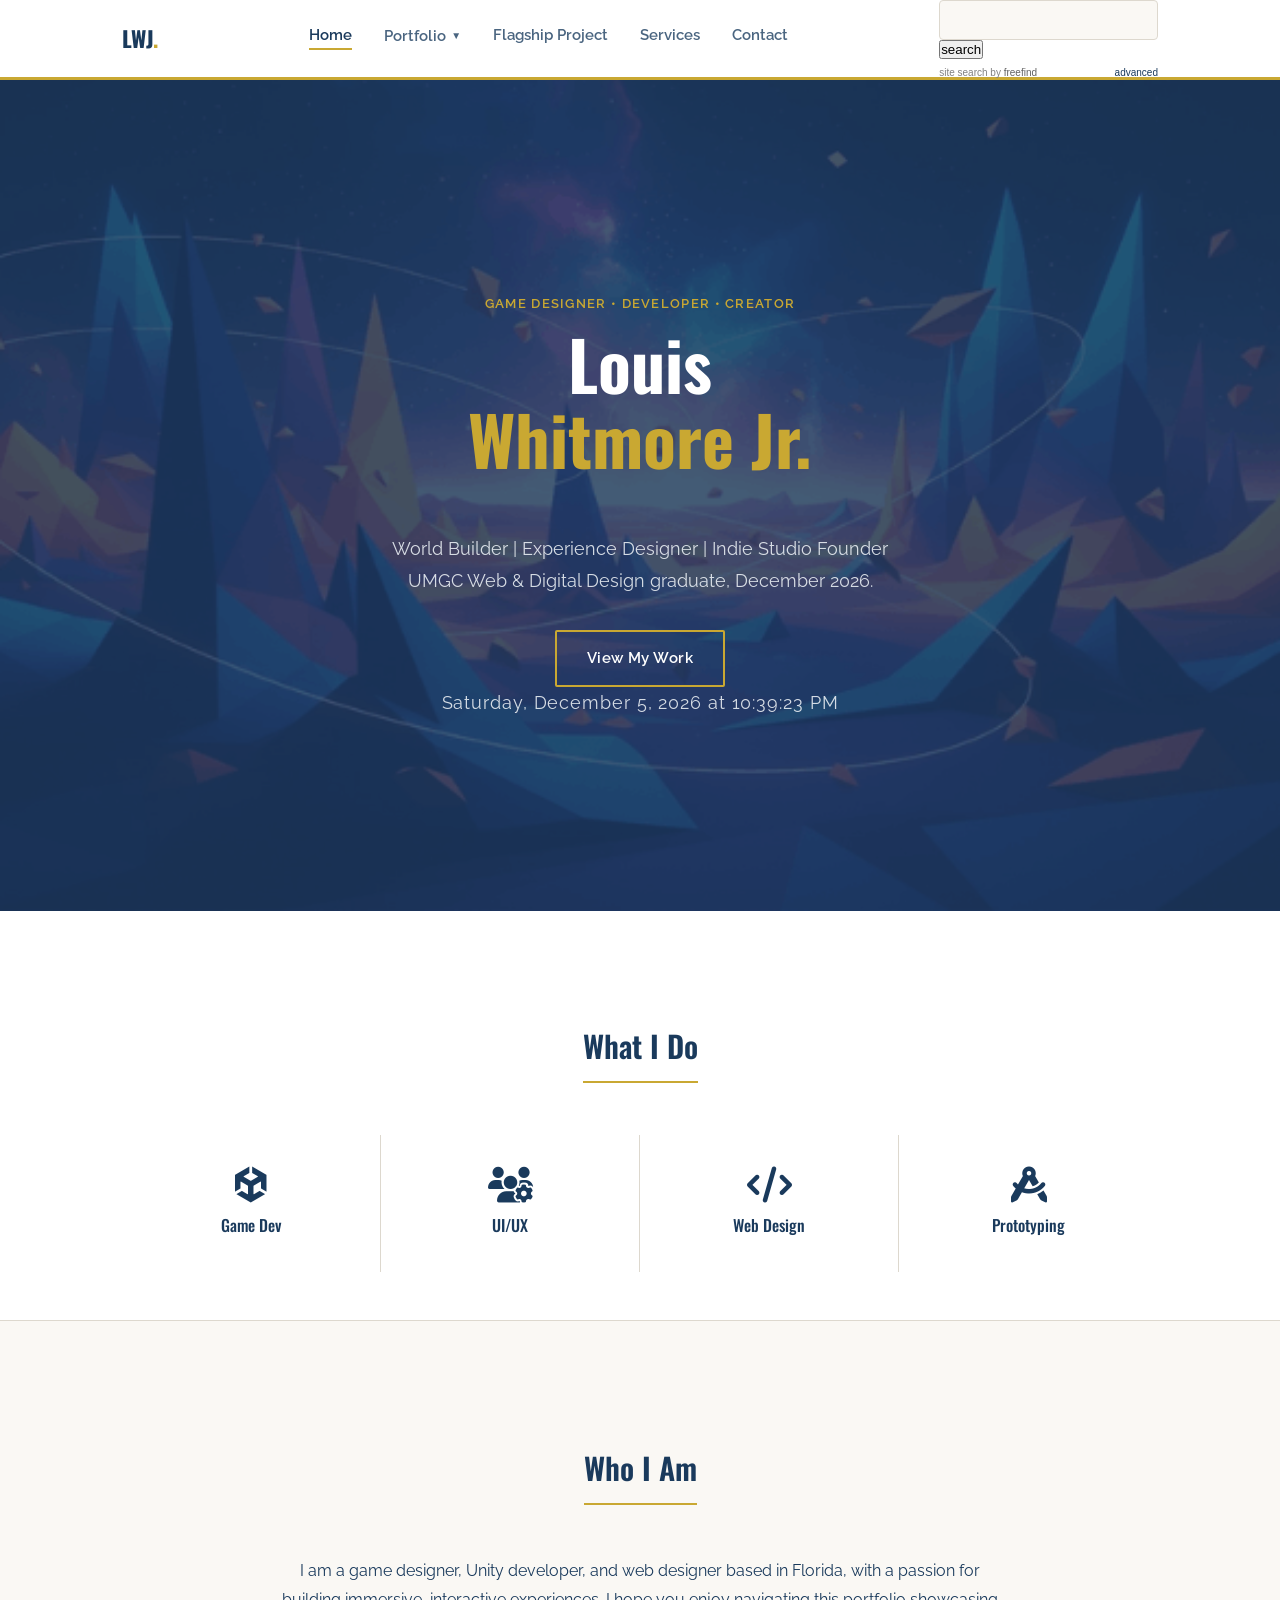
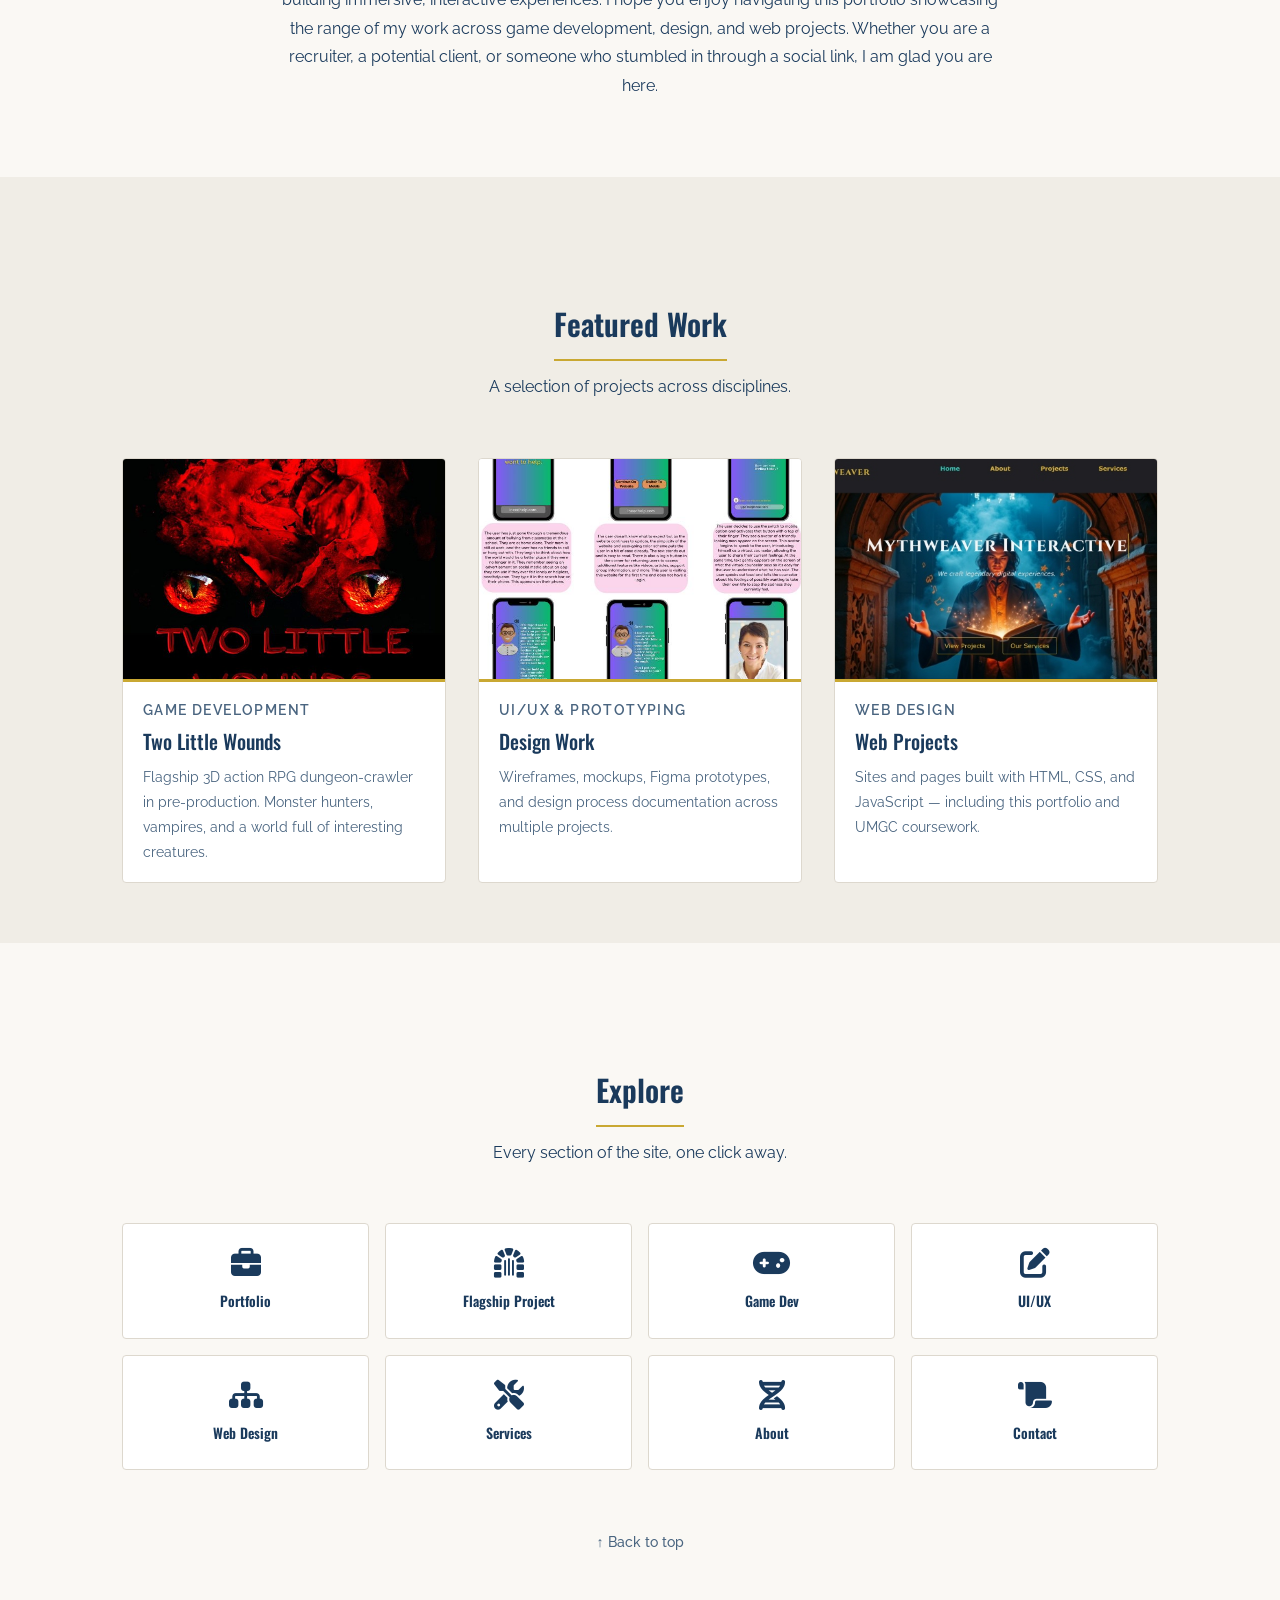
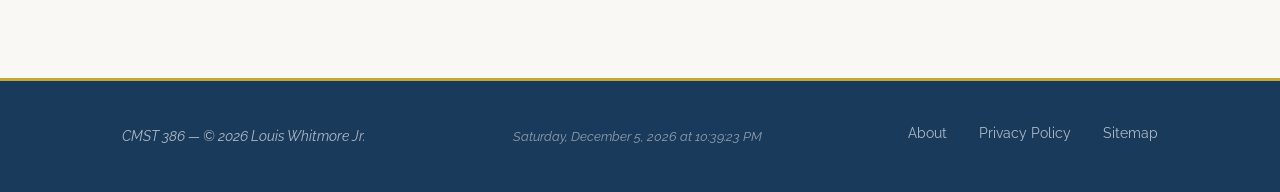
==== index.html @ 727bb68d "Initial portfolio site" ====
<!--
Name: Louis Whitmore Jr.
CMST 386 - Louis Whitmore Jr. - Project 4 Portolio Home Page 
index.html - This file contains the html for the project 4 landing page and provides links to other sections of the website.
Date: 05/05/26
Version: 1.3
-->

<!DOCTYPE html>
<html lang="en">

<head>
    <meta charset="UTF-8">
    <meta name="viewport" content="width=device-width, initial-scale=1.0">
    <meta name="description" content="Project 4- Professional portfolio website & CV by Louis Whitmore Jr. CMST 386">
    <meta name="keywords" content="Project 4, Portfolio, Louis Whitmore, Game Developer, development, web design">
    <meta name="robots" content="index, follow">
    <meta name="author" content="Louis Whitmore Jr.">
    <meta name="copyright" content="© 2026 Louis Whitmore Jr.">

    <link rel="stylesheet" href="CSS/style.css">

    <!-- Font Awesome -->
    <link rel="stylesheet" href="https://cdnjs.cloudflare.com/ajax/libs/font-awesome/6.5.0/css/all.min.css">

    <!-- Google Fonts -->
    <link rel="preconnect" href="https://fonts.googleapis.com">
    <link rel="preconnect" href="https://fonts.gstatic.com" crossorigin>
    <link
        href="https://fonts.googleapis.com/css2?family=Oswald:wght@300;400;500;600;700&family=Raleway:wght@300;400;500;600&display=swap"
        rel="stylesheet">

    <link rel="apple-touch-icon" sizes="180x180" href="apple-touch-icon.png">
    <link rel="icon" type="image/png" sizes="32x32" href="favicon-32x32.png">
    <link rel="icon" type="image/png" sizes="16x16" href="favicon-16x16.png">
    <link rel="manifest" href="/site.webmanifest">

    <title>Louis Whitmore Jr. | Game Design & Developer Portfolio</title>
</head>

<body id="top">
    <!-- Navigation -->
    <nav class="site-nav" aria-label="Main navigation">
        <div class="nav-inner">
            <a href="index.html" class="nav-logo">LWJ<span>.</span></a>
            <ul class="nav-links">
                <li><a href="index.html" class="active">Home</a></li>


                <li class="nav-dropdown">
                    <button class="nav-dropdown-toggle" aria-haspopup="true" aria-expanded="false">

                        Portfolio <span class="arrow">&#9660;</span>
                    </button>
                    <ul class="nav-dropdown-menu">
                        <li><a href="portfolio.html">Overview</a></li>
                        <li><a href="devwork.html">Game Development</a></li>
                        <li><a href="uiux.html">UI/UX</a></li>
                        <li><a href="webdesign.html">Web Design</a></li>
                    </ul>

                <li><a href="gamedev.html">Flagship Project</a></li>
                <li><a href="services.html">Services</a></li>
                <li><a href="contact.html">Contact</a></li>
            </ul>

            <div class="freefind-search">
                <!-- start of freefind search box html -->
                <table class="freefind-table">
                    <tr>
                        <td colspan=2 style="font-family: Arial, Helvetica, sans-serif; font-size: 7.5pt;">
                            <form style="margin:0px; margin-top:4px;" action="https://search.freefind.com/find.html"
                                method="get" accept-charset="utf-8" target="_self">
                                <input type="hidden" name="si" value="37358046">
                                <input type="hidden" name="pid" value="r">
                                <input type="hidden" name="n" value="0">
                                <input type="hidden" name="_charset_" value="">
                                <input type="hidden" name="bcd" value="&#247;">
                                <input type="text" name="query" size="15">
                                <input type="submit" value="search">
                            </form>
                        </td>
                    </tr>
                    <tr>
                        <td
                            style="text-align:left; font-family: Arial, Helvetica, sans-serif;	font-size: 7.5pt; padding-top:4px;">
                            <a style="text-decoration:none; color:gray;" href="https://www.freefind.com" rel="nofollow">site
                                search</a><a style="text-decoration:none; color:gray;" href="https://www.freefind.com"
                                rel="nofollow"> by
                                <span style="color: #606060;">freefind</span></a>
                        </td>

                        <td
                            style="text-align:right; font-family: Arial, Helvetica, sans-serif;	font-size: 7.5pt; padding-top:4px;">
                            <a href="https://search.freefind.com/find.html?si=37358046&amp;pid=a">advanced</a>
                        </td>
                    </tr>
                </table>
                <!-- end of freefind search box html -->
            </div>

            <!-- Hamburger menu -->
            <button class="hamburger" id="hamburger" aria-label="Toggle navigation" aria-expanded="false">
                <span></span>
                <span></span>
                <span></span>
            </button>
        </div>
    </nav>

    <!-- Mobile nav drawer -->
    <div class="mobile-nav" id="mobileNav" aria-hidden="true">
        <ul>
            <li><a href="index.html">Home</a></li>
            <li>
                <button id="mobilePortfolioToggle">Portfolio &#9660;</button>
                <ul class="mobile-nav-sub" id="mobilePortfolioSub">
                    <li><a href="portfolio.html">Overview</a></li>
                    <li><a href="devwork.html">Game Development</a></li>
                    <li><a href="uiux.html">UI/UX</a></li>
                    <li><a href="webdesign.html">Web Design</a></li>
                </ul>
            </li>
            <li><a href="gamedev.html">Flagship Project</a></li>
            <li><a href="services.html">Services</a></li>
            <li><a href="contact.html">Contact</a></li>
        </ul>

        <!-- Freefind search inside hamburger menu — mobile only -->
        <div class="mobile-search">
            <form action="https://search.freefind.com/find.html" method="get" accept-charset="utf-8" target="_self">
                <input type="hidden" name="si" value="37358046">
                <input type="hidden" name="pid" value="r">
                <input type="hidden" name="n" value="0">
                <input type="hidden" name="_charset_" value="">
                <input type="hidden" name="bcd" value="&#247;">
                <input type="text" name="query" placeholder="Search site..." class="mobile-search-input">
                <button type="submit" class="mobile-search-btn">Search</button>
            </form>
        </div>
    </div>

    <div class="page-wrapper">
        <main>

            <!-- Hero Section -->
            <section class="hero" aria-label="Introduction">
                <img src="images/AbstractGameBG.png" alt="Abstract game art background" class="hero-bg-img">

                <div class="hero-content">
                    <header>
                        <span class="eyebrow">Game Designer &bull; Developer &bull; Creator</span>
                        <h1>Louis<br><span>Whitmore Jr.</span></h1>
                    </header>

                    <p>World Builder | Experience Designer | Indie Studio Founder<br>
                        UMGC Web &amp; Digital Design graduate, December 2026.</p>
                    <a href="portfolio.html" class="btn btn-gold">View My Work</a>
                    <p class="hero-datetime" id="datetime"></p>
                </div>
            </section>


            <!-- Skill Strip Section -->
            <section class="skills-strip" aria-label="Skills">
                <div class="container">
                    <header>
                        <h2>What I Do</h2>
                    </header>

                    <div class="skills-grid">
                        <div class="skill-item">
                            <i class="fa-brands fa-unity" aria-hidden="true"></i>
                            <h3>Game Dev</h3>
                        </div>
                        <div class="skill-item">
                            <i class="fa-solid fa-users-gear" aria-hidden="true"></i>
                            <h3>UI/UX</h3>
                        </div>
                        <div class="skill-item">
                            <i class="fa-solid fa-code" aria-hidden="true"></i>
                            <h3>Web Design</h3>
                        </div>
                        <div class="skill-item">
                            <i class="fa-solid fa-compass-drafting" aria-hidden="true"></i>
                            <h3>Prototyping</h3>
                        </div>
                    </div>
                </div>
            </section>


            <!-- Introduction Section -->
            <section aria-label="Introduction" class="text-center">
                <div class="container">
                    <header>
                        <h2>Who I Am</h2>
                    </header>
                    <p>I am a game designer, Unity developer, and web designer based in Florida, with a passion for
                        building immersive, interactive experiences. I hope you enjoy navigating this portfolio
                        showcasing the range of my work across game development, design, and web projects. Whether you
                        are a recruiter, a potential client, or someone who stumbled in through a social link, I am glad
                        you are here.</p>
                </div>
            </section>


            <!-- Featured Work Section -->
            <section class="alt" aria-label="Featured work">
                <div class="container">
                    <header class="text-center">
                        <h2>Featured Work</h2>
                        <p>A selection of projects across disciplines.</p>
                    </header>

                    <div class="grid-3">

                        <article class="work-card">
                            <a href="gamedev.html" aria-label="Two Little Wounds flagship game project">
                                <figure>
                                    <img src="images/twolittlewounds.jpg"
                                        alt="Two Little Wounds flagship 3D action RPG concept art screenshot"
                                        width="400" height="220">
                                </figure>
                                <div class="card-body">
                                    <p class="card-tag">Game Development</p>
                                    <h3>Two Little Wounds</h3>
                                    <p>Flagship 3D action RPG dungeon-crawler in pre-production. Monster hunters,
                                        vampires, and a world full of interesting creatures.</p>
                                </div>
                            </a>
                        </article>

                        <article class="work-card">
                            <a href="uiux.html" aria-label="UI/UX design and prototyping work">
                                <figure>
                                    <img src="images/StoryboardingProj2v2.jpg"
                                        alt="UI/UX wireframes and storyboarding mockup for AI counselor app" width="400"
                                        height="220">
                                </figure>
                                <div class="card-body">
                                    <p class="card-tag">UI/UX &amp; Prototyping</p>
                                    <h3>Design Work</h3>
                                    <p>Wireframes, mockups, Figma prototypes, and design process documentation across
                                        multiple projects.</p>
                                </div>
                            </a>
                        </article>

                        <article class="work-card">
                            <a href="webdesign.html" aria-label="Web design and development projects">
                                <figure>
                                    <img src="images/mythweaver.jpg"
                                        alt="Web design projects built with HTML CSS and JavaScript" width="400"
                                        height="220">
                                </figure>
                                <div class="card-body">
                                    <p class="card-tag">Web Design</p>
                                    <h3>Web Projects</h3>
                                    <p>Sites and pages built with HTML, CSS, and JavaScript — including this portfolio
                                        and UMGC coursework.</p>
                                </div>
                            </a>
                        </article>

                    </div>
                </div>
            </section>


            <!-- All Pages Links -->
            <section aria-label="All pages" class="text-center">
                <div class="container">
                    <header>
                        <h2>Explore</h2>
                        <p>Every section of the site, one click away.</p>
                    </header>

                    <div class="pages-grid">

                        <a href="portfolio.html" class="page-link-card">
                            <i class="fa-solid fa-briefcase" aria-hidden="true"></i>
                            <h3>Portfolio</h3>
                        </a>

                        <a href="gamedev.html" class="page-link-card">
                            <i class="fa-solid fa-dungeon" aria-hidden="true"></i>
                            <h3>Flagship Project</h3>
                        </a>

                        <a href="devwork.html" class="page-link-card">
                            <i class="fa-solid fa-gamepad" aria-hidden="true"></i>
                            <h3>Game Dev</h3>
                        </a>

                        <a href="uiux.html" class="page-link-card">
                            <i class="fa-solid fa-pen-to-square" aria-hidden="true"></i>
                            <h3>UI/UX</h3>
                        </a>

                        <a href="webdesign.html" class="page-link-card">
                            <i class="fa-solid fa-sitemap" aria-hidden="true"></i>
                            <h3>Web Design</h3>
                        </a>

                        <a href="services.html" class="page-link-card">
                            <i class="fa-solid fa-screwdriver-wrench" aria-hidden="true"></i>
                            <h3>Services</h3>
                        </a>

                        <a href="about.html" class="page-link-card">
                            <i class="fa-sharp fa-solid fa-dna" aria-hidden="true"></i>
                            <h3>About</h3>
                        </a>

                        <a href="contact.html" class="page-link-card">
                            <i class="fa-solid fa-scroll" aria-hidden="true"></i>
                            <h3>Contact</h3>
                        </a>

                    </div>

                    <a href="#top" class="back-to-top">&#8593; Back to top</a>
                </div>
            </section>

        </main>
    </div>

    <!-- Footer -->
    <footer class="site-footer">
        <div class="container">
            <div class="footer-inner">
                <p class="footer-copy"><em>CMST 386 &mdash; &copy; 2026 Louis Whitmore Jr.</em></p>
                <p class="footer-datetime" id="footerDatetime"></p>
                <ul class="footer-links">
                    <li><a href="about.html">About</a></li>
                    <li><a href="privacy.html">Privacy Policy</a></li>
                    <li><a href="sitemap.html">Sitemap</a></li>
                </ul>
            </div>
        </div>
    </footer>


    <!-- JavaScript Section -->
    <script>
        //  Hamburger Menu
        const hamburger = document.getElementById('hamburger');
        const mobileNav = document.getElementById('mobileNav');

        hamburger.addEventListener('click', function () {
            const isOpen = mobileNav.classList.contains('open');
            hamburger.classList.toggle('open');
            mobileNav.classList.toggle('open');
            hamburger.setAttribute('aria-expanded', !isOpen);
            mobileNav.setAttribute('aria-hidden', isOpen);
        });

        const mobilePortfolioToggle = document.getElementById('mobilePortfolioToggle');
        const mobilePortfolioSub = document.getElementById('mobilePortfolioSub');
        mobilePortfolioToggle.addEventListener('click', function () {
            mobilePortfolioSub.classList.toggle('open');
        });

        mobileNav.querySelectorAll('a').forEach(function (link) {
            link.addEventListener('click', function () {
                hamburger.classList.remove('open');
                mobileNav.classList.remove('open');
                hamburger.setAttribute('aria-expanded', 'false');
                mobileNav.setAttribute('aria-hidden', 'true');
            });
        });

        // Portfolio Dropdown
        const dropdownToggle = document.querySelector('.nav-dropdown-toggle');
        const dropdownMenu = document.querySelector('.nav-dropdown-menu');
        const dropdownArrow = document.querySelector('.nav-dropdown-toggle .arrow');

        if (dropdownToggle && dropdownMenu) {
            dropdownToggle.addEventListener('click', function (e) {
                e.stopPropagation();
                const isOpen = dropdownMenu.style.display === 'block';
                dropdownMenu.style.display = isOpen ? 'none' : 'block';
                dropdownArrow.style.transform = isOpen ? 'rotate(0deg)' : 'rotate(180deg)';
                dropdownToggle.setAttribute('aria-expanded', !isOpen);
            });

            document.addEventListener('click', function () {
                dropdownMenu.style.display = 'none';
                dropdownArrow.style.transform = 'rotate(0deg)';
                dropdownToggle.setAttribute('aria-expanded', 'false');
            });

            dropdownMenu.addEventListener('click', function (e) {
                e.stopPropagation();
            });
        }

        // Date/Time
        function updateDateTime() {
            const now = new Date();
            const options = { weekday: 'long', year: 'numeric', month: 'long', day: 'numeric', hour: '2-digit', minute: '2-digit', second: '2-digit' };
            const el = document.getElementById('datetime');
            if (el) el.textContent = now.toLocaleDateString('en-US', options);
        }
        updateDateTime();
        setInterval(updateDateTime, 1000);

        function updateFooterTime() {
            const now = new Date();
            const options = { weekday: 'long', year: 'numeric', month: 'long', day: 'numeric', hour: '2-digit', minute: '2-digit', second: '2-digit' };
            const el = document.getElementById('footerDatetime');
            if (el) el.textContent = now.toLocaleDateString('en-US', options);
        }
        updateFooterTime();
        setInterval(updateFooterTime, 1000);
    </script>

</body>

</html>
---- CSS/style.css ----
/*
Name: Louis Whitmore Jr. 
CMST 386 - Louis Whitmore Jr. - CSS Stylesheet
This file contains the styles for the project. 
Date: 05/05/26
Version: 1.3
*/

@import url('https://fonts.googleapis.com/css2?family=Oswald:wght@300;400;500;600;700&family=Raleway:wght@300;400;500;600&display=swap');

/* CSS Global Variables */
:root {
    --font-head: 'Oswald', sans-serif;
    --font-body: 'Raleway', sans-serif;
    --nav-h: 72px;
    --max-w: 1100px;
    --gap: 32px;
    --transition: all 0.25s ease;

    --navy: #1a3a5c;
    --navy-deep: #0f2338;
    --gold: #c9a832;
    --bg: #faf8f4;
    --bg2: #f0ede6;
    --dark-bg: #0a1628;
    --text: #1a3a5c;
    --text2: #4a6580;
    --dark-text: #e8edf2;
    --white: #ffffff;
    --border: #ddd8ce;
}

/* Universal & Pseudo */
*,
*::before,
*::after {
    box-sizing: border-box;
    margin: 0;
    padding: 0;
}

/* base styles */

html {
    scroll-behavior: smooth;
}

body {
    background-color: var(--bg);
    color: var(--text);
    font-family: var(--font-body);
    font-size: 16px;
    line-height: 1.8;
    -webkit-font-smoothing: antialiased;
}

img {
    display: block;
    max-width: 100%;
    height: auto;
}

a {
    color: var(--navy);
    text-decoration: none;
    transition: var(--transition);
}

a:hover {
    color: var(--gold);
}

ul {
    list-style: none;
}

/* Semantic HTML Styles (including header!) */
header {
    text-align: center;
    padding: 60px var(--gap) 40px;
}

nav {
    font-family: var(--font-body);
}

main {
    min-height: 60vh;
}

section {
    padding: 60px 0;
}

section.alt {
    background-color: var(--bg2);
}

article {
    background: var(--white);
    border: 1px solid var(--border);
    border-radius: 4px;
    overflow: hidden;
    transition: var(--transition);
}

article:hover {
    transform: translateY(-5px);
    box-shadow: 0 12px 32px rgba(26, 58, 92, 0.12);
    border-color: var(--gold);
}

aside {
    background: var(--bg2);
    border-left: 3px solid var(--gold);
    padding: var(--gap);
    border-radius: 0 4px 4px 0;
}

footer {
    background-color: var(--navy);
    border-top: 3px solid var(--gold);
    padding: 40px 0;
    margin-top: 60px;
    color: rgba(255, 255, 255, 0.65);
    font-size: 14px;
    text-align: center;
}

footer a {
    color: rgba(255, 255, 255, 0.65);
}

footer a:hover {
    color: var(--gold);
}

footer p {
    max-width: none;
    color: rgba(255, 255, 255, 0.65);
}

figure {
    margin: 0;
}

figcaption {
    font-size: 13px;
    color: var(--text2);
    font-style: italic;
    text-align: center;
    margin-top: 6px;
}

/* --- Headings --- */
h1 {
    font-family: var(--font-head);
    font-size: 52px;
    font-weight: 700;
    color: var(--navy);
    line-height: 1.15;
    margin-bottom: 16px;
}

h2 {
    font-family: var(--font-head);
    font-size: 30px;
    font-weight: 600;
    color: var(--navy);
    margin-bottom: 12px;
    padding-bottom: 8px;
    border-bottom: 2px solid var(--gold);
    display: inline-block;
}

h3 {
    font-family: var(--font-head);
    font-size: 20px;
    font-weight: 500;
    color: var(--navy);
    margin-bottom: 8px;
}

h4 {
    font-family: var(--font-body);
    font-size: 12px;
    font-weight: 600;
    color: var(--text2);
    text-transform: uppercase;
    letter-spacing: 0.07em;
    margin-bottom: 6px;
}

p {
    font-size: 16px;
    color: var(--text);
    margin-bottom: 16px;
    max-width: 720px;
}

ul {
    padding: 0;
}

li {
    margin-bottom: 6px;
}

pre {
    font-family: 'Courier New', monospace;
    font-size: 13px;
    background: #0a1628;
    color: #e8edf2;
    padding: var(--gap);
    border-radius: 4px;
    overflow-x: auto;
    white-space: pre;
    line-height: 1.7;
    border-left: 3px solid var(--gold);
}

code {
    font-family: 'Courier New', monospace;
    font-size: 13px;
    background: var(--bg2);
    padding: 2px 6px;
    border-radius: 3px;
    color: var(--navy);
}

video {
    width: 100%;
    height: auto;
    border-radius: 4px;
    border: 2px solid var(--gold);
    background: var(--dark-bg);
    display: flex;
}

/* Contact Form */

form {
    width: 100%;
}

fieldset {
    border: 1px solid var(--border);
    border-radius: 4px;
    padding: var(--gap);
    margin-bottom: var(--gap);
}

legend {
    font-family: var(--font-head);
    font-size: 16px;
    font-weight: 600;
    color: var(--navy);
    padding: 0 8px;
}

label {
    display: block;
    font-size: 14px;
    font-weight: 600;
    color: var(--navy);
    margin-bottom: 6px;
}

input[type="text"],
input[type="email"] {
    width: 100%;
    padding: 10px 14px;
    font-family: var(--font-body);
    font-size: 15px;
    color: var(--navy);
    background-color: var(--bg);
    border: 1.5px solid var(--border);
    border-radius: 4px;
    transition: var(--transition);
    outline: none;
}

input[type="text"]:focus,
input[type="email"]:focus {
    border-color: var(--navy);
    background-color: var(--white);
}

input[type="text"].input-error,
textarea.input-error {
    border-color: #c0392b;
}

input[type="radio"],
input[type="checkbox"] {
    accent-color: var(--navy);
    width: 15px;
    height: 15px;
    cursor: pointer;
    margin-right: 6px;
}

select {
    width: 100%;
    padding: 10px 14px;
    font-family: var(--font-body);
    font-size: 15px;
    color: var(--navy);
    background-color: var(--bg);
    border: 1.5px solid var(--border);
    border-radius: 4px;
    outline: none;
    cursor: pointer;
    transition: var(--transition);
}

select:focus {
    border-color: var(--navy);
}

textarea {
    width: 100%;
    padding: 10px 14px;
    font-family: var(--font-body);
    font-size: 15px;
    color: var(--navy);
    background-color: var(--bg);
    border: 1.5px solid var(--border);
    border-radius: 4px;
    resize: vertical;
    min-height: 140px;
    line-height: 1.7;
    outline: none;
    transition: var(--transition);
}

textarea:focus {
    border-color: var(--navy);
    background-color: var(--white);
}

button {
    font-family: var(--font-body);
    cursor: pointer;
}

/* Page Layout Styles */
.container {
    max-width: var(--max-w);
    margin: 0 auto;
    padding: 0 var(--gap);
}

.page-wrapper {
    padding-top: var(--nav-h);
}

.page-wrapper-game {
    padding-top: 0;
}

/* Centered text block  */
.text-center {
    text-align: center;
}

.text-center p,
.text-center h1,
.text-center h2,
.text-center h3 {
    margin-left: auto;
    margin-right: auto;
}

/* Grid layouts */
.grid-2 {
    display: grid;
    grid-template-columns: 1fr 1fr;
    gap: var(--gap);
    align-items: start;
}

.grid-3 {
    display: grid;
    grid-template-columns: repeat(3, 1fr);
    gap: var(--gap);
    justify-content: center;
}

.grid-4 {
    display: flex;
    grid-template-columns: repeat(4, 1fr);
    gap: 128px;
}

/* Navigation Styles */
.site-nav {
    position: fixed;
    top: 0;
    left: 0;
    width: 100%;
    height: 80px;
    background-color: var(--white);
    border-bottom: 3px solid var(--gold);
    z-index: 1000;
}

.nav-inner {
    display: flex;
    align-items: center;
    justify-content: space-between;
    height: 100%;
    max-width: var(--max-w);
    margin: 0 auto;
    padding: 0 var(--gap);
}

.nav-logo {
    font-family: var(--font-head);
    font-size: 22px;
    font-weight: 700;
    color: var(--navy);
}

.nav-logo span {
    color: var(--gold);
}

.nav-links {
    display: flex;
    align-items: center;
    gap: var(--gap);
    list-style: none;
}

.nav-links li a {
    font-size: 15px;
    font-weight: 600;
    color: var(--text2);
    padding-bottom: 4px;
    border-bottom: 2px solid transparent;
    transition: var(--transition);
}

.nav-links li a:hover,
.nav-links li a.active {
    color: var(--navy);
    border-bottom-color: var(--gold);
}

/* Nav Portfolio dropdown */
.nav-dropdown {
    position: relative;
}

.nav-dropdown-toggle {
    font-size: 15px;
    font-weight: 600;
    color: var(--text2);
    padding-top: 6px;
    background: none;
    border: none;
    border-bottom: 2px solid transparent;
    padding-bottom: 4px;
    cursor: pointer;
    transition: var(--transition);
    font-family: var(--font-body);
    display: flex;
    align-items: center;
    gap: 5px;
}

.nav-dropdown-toggle:hover,
.nav-dropdown-toggle.active {
    color: var(--navy);
    border-bottom-color: var(--gold);
}

.arrow {
    font-size: 10px;
    transition: transform 0.2s ease;
}

.nav-dropdown-menu {
    display: none;
    position: absolute;
    top: calc(100% + 2px);
    left: 0;
    background: var(--white);
    border: 1px solid var(--border);
    border-top: 3px solid var(--gold);
    border-radius: 0 0 4px 4px;
    min-width: 180px;
    box-shadow: 0 8px 24px rgba(26, 58, 92, 0.12);
    list-style: none;
    padding-top: 4px;
}

.nav-dropdown-menu li a {
    display: block;
    padding: 12px 20px;
    font-size: 14px;
    font-weight: 500;
    color: var(--text2);
    border-bottom: 1px solid var(--border);
    transition: var(--transition);
}

.nav-dropdown-menu li:last-child a {
    border-bottom: none;
}

.nav-dropdown-menu li a:hover {
    background-color: var(--bg);
    color: var(--navy);
    padding-left: 24px;
}

/* Hamburger Menu */
.hamburger {
    display: none;
    flex-direction: column;
    justify-content: space-between;
    width: 26px;
    height: 19px;
    background: none;
    border: none;
    cursor: pointer;
    padding: 0;
}

.hamburger span {
    display: block;
    width: 100%;
    height: 2px;
    background-color: var(--navy);
    border-radius: 2px;
    transition: var(--transition);
}

.hamburger.open span:nth-child(1) {
    transform: translateY(8.5px) rotate(45deg);
}

.hamburger.open span:nth-child(2) {
    opacity: 0;
}

.hamburger.open span:nth-child(3) {
    transform: translateY(-8.5px) rotate(-45deg);
}

.mobile-nav {
    display: none;
    position: fixed;
    top: var(--nav-h);
    left: 0;
    width: 100%;
    background: var(--white);
    border-bottom: 3px solid var(--gold);
    z-index: 999;
    padding: 16px var(--gap);
}

.mobile-nav.open {
    display: block;
}

.mobile-nav ul li {
    border-bottom: 1px solid var(--border);
}

.mobile-nav ul li a,
.mobile-nav ul li button {
    display: block;
    width: 100%;
    text-align: left;
    padding: 14px 0;
    font-size: 16px;
    font-weight: 500;
    color: var(--navy);
    background: none;
    border: none;
    cursor: pointer;
    font-family: var(--font-body);
    transition: var(--transition);
}

.mobile-nav ul li a:hover {
    color: var(--gold);
}

.mobile-nav-sub {
    padding-left: 16px;
    display: none;
}

.mobile-nav-sub.open {
    display: block;
}

.mobile-nav-sub li a {
    font-size: 14px !important;
    color: var(--text2) !important;
}

/* Breadcrumbs Style */
.breadcrumbs {
    display: flex;
    align-items: center;
    gap: 8px;
    padding: 14px 0;
    font-size: 13px;
    color: var(--text2);
    border-bottom: 1px solid var(--border);
    margin-bottom: 40px;
}

.breadcrumbs a {
    color: var(--text2);
}

.breadcrumbs a:hover {
    color: var(--navy);
}

.breadcrumb-sep {
    color: var(--border);
    font-size: 16px;
}

.breadcrumb-current {
    color: var(--navy);
    font-weight: 500;
}

.back-to-top {
    display: inline-flex;
    align-items: center;
    gap: 6px;
    font-size: 14px;
    font-weight: 500;
    color: var(--text2);
    margin-top: 60px;
    padding-bottom: 2px;
    border-bottom: 1px solid transparent;
    transition: var(--transition);
}

.back-to-top:hover {
    color: var(--navy);
    border-bottom-color: var(--gold);
}

/* Footer */
.site-footer {
    background-color: var(--navy);
    border-top: 3px solid var(--gold);
    padding: 40px 0;
    margin-top: 60px;
}

.footer-inner {
    display: flex;
    align-items: center;
    justify-content: space-between;
    flex-wrap: wrap;
    gap: 16px;
}

.footer-copy {
    font-size: 14px;
    color: rgba(255, 255, 255, 0.65);
    margin: 0;
    max-width: none;
}

.footer-datetime {
    font-size: 13px;
    color: rgba(255, 255, 255, 0.5);
    margin: 0;
    max-width: none;
    font-style: italic;
}

.footer-links {
    display: flex;
    gap: var(--gap);
    list-style: none;
}

.footer-links li a {
    font-size: 14px;
    color: rgba(255, 255, 255, 0.65);
}

.footer-links li a:hover {
    color: var(--gold);
}

/* HOME PAGE 
    Hero Section */
.hero {
    min-height: 92vh;
    display: flex;
    align-items: center;
    justify-content: center;
    text-align: center;
    position: relative;
    overflow: hidden;
    background-color: var(--navy);
}

.hero-bg-img {
    position: absolute;
    inset: 0;
    width: 100%;
    height: 100%;
    object-fit: cover;
    opacity: 0.18;
}

.hero-content {
    position: relative;
    z-index: 1;
    max-width: var(--max-w);
    margin: 0 auto;
    padding: 100px var(--gap);
}

.hero h1 {
    color: var(--white);
    font-size: 68px;
    line-height: 1.1;
    margin-bottom: 16px;
    margin-left: auto;
    margin-right: auto;
}

.hero h1 span {
    color: var(--gold);
}

.hero p {
    color: var(--dark-text);
    font-size: 18px;
    margin: 0 auto 32px;
    opacity: 0.9;
    max-width: 580px;
}

.eyebrow {
    font-size: 13px;
    font-weight: 600;
    text-transform: uppercase;
    letter-spacing: 0.1em;
    color: var(--gold);
    margin-bottom: 12px;
    display: block;
}

.hero-datetime {
    font-size: 13px;
    color: var(--gold);
    margin-top: 24px;
    letter-spacing: 0.05em;
}

/* All Page Links  */
.pages-grid {
    display: grid;
    grid-template-columns: repeat(4, 1fr);
    gap: 16px;
}

.page-link-card {
    font-size: 30px;
    display: flex;
    flex-direction: column;
    align-items: center;
    gap: 10px;
    padding: 24px 16px;
    background: var(--white);
    border: 1px solid var(--border);
    border-radius: 4px;
    text-decoration: none;
    text-align: center;
    transition: var(--transition);
}

.page-link-card:hover {
    border-color: var(--gold);
    transform: translateY(-3px);
}

.page-link-card figure {
    width: 48px;
    height: 48px;
    display: flex;
    align-items: center;
    justify-content: center;
}

.page-link-card figure img {
    width: 48px;
    height: 48px;
    object-fit: contain;
}

.page-link-card h3 {
    font-size: 14px;
    font-weight: 600;
    margin: 0;
}

/* FLAGSHIP PAGE PAGE
    Hero Section */
.game-hero {
    min-height: 80vh;
    background-color: var(--dark-bg);
    display: flex;
    align-items: center;
    text-align: center;
    position: relative;
    overflow: hidden;
}

.game-hero-bg {
    position: absolute;
    inset: 0;
    width: 100%;
    height: 100%;
    object-fit: cover;
    opacity: 0.25;
}

.game-hero-content {
    position: relative;
    z-index: 1;
    max-width: var(--max-w);
    margin: 0 auto;
    padding: 100px var(--gap);
}

.game-hero h1 {
    color: var(--white);
    font-size: 60px;
    margin-bottom: 16px;
    margin-left: auto;
    margin-right: auto;
}

.game-hero h1 span {
    color: var(--gold);
}

.game-hero p {
    color: var(--dark-text);
    font-size: 18px;
    max-width: 560px;
    margin: 0 auto 32px;
    opacity: 0.85;
}

/* Skills Strip  */
.skills-strip {
    padding: 48px 0;
    background-color: var(--white);
    border-bottom: 1px solid var(--border);
    text-align: center;
}

.skills-grid {
    display: grid;
    grid-template-columns: repeat(4, 1fr);
    gap: 0;
}

.skill-item {
    display: flex;
    flex-direction: column;
    align-items: center;
    gap: 8px;
    padding: 32px 16px;
    border-right: 1px solid var(--border);
    transition: var(--transition);
}

.skill-item:last-child {
    border-right: none;
}

.skill-item:hover {
    transform: translateY(-4px);
}

.skill-item i {
    font-size: 36px;
    color: var(--navy);
    transition: var(--transition);
}

.skill-item:hover i {
    color: var(--gold);
}

.skill-item h3 {
    font-size: 16px;
    margin: 0;
}

/* Project Cards */
.work-card {
    display: block;
    text-decoration: none;
}

.work-card figure img {
    width: 100%;
    height: 220px;
    object-fit: cover;
    transition: transform 0.4s ease;
}

.work-card:hover figure img {
    transform: scale(1.04);
}

.card-body {
    padding: 16px 20px;
    border-top: 3px solid var(--gold);
}

.card-tag {
    font-size: 11px;
    font-weight: 600;
    text-transform: uppercase;
    letter-spacing: 0.1em;
    color: var(--text2);
    margin-bottom: 6px;
}

.card-body h3 {
    font-size: 20px;
    margin-bottom: 6px;
}

.card-body p {
    font-size: 14px;
    color: var(--text2);
    margin: 0;
}

.gallery-grid figure {
    overflow: hidden;
    border-radius: 4px;
    border: 1px solid var(--border);
    transition: var(--transition);
}

.gallery-grid figure:hover {
    border-color: var(--gold);
    transform: translateY(-3px);
}

.gallery-grid figure img {
    width: 100%;
    height: 220px;
    object-fit: cover;
    transition: transform 0.4s ease;
    display: block;
}

.game-screenshot {
    width: 100%;
    border-radius: 4px;
    border: 2px solid var(--gold);
    display: block;
}

/* Button Styles */
.btn {
    display: inline-block;
    font-family: var(--font-body);
    font-size: 15px;
    font-weight: 600;
    padding: 13px 30px;
    border-radius: 2px;
    text-decoration: none;
    border: 2px solid transparent;
    transition: var(--transition);
    cursor: pointer;
    letter-spacing: 0.03em;
}

.btn-primary {
    background-color: var(--navy);
    color: var(--white);
    border-color: var(--navy);
}

.btn-primary:hover {
    background-color: var(--navy-deep);
    color: var(--white);
    transform: translateY(-2px);
}

.btn-outline {
    background: transparent;
    color: var(--navy);
    border-color: var(--navy);
}

.btn-outline:hover {
    background-color: var(--navy);
    color: var(--white);
    transform: translateY(-2px);
}

.btn-gold {
    background: transparent;
    color: var(--white);
    border-color: var(--gold);
}

.btn-gold:hover {
    background-color: var(--gold);
    color: var(--navy);
    transform: translateY(-2px);
}

/* Filer Buttons */
.filter-bar {
    display: flex;
    gap: 16px;
    margin-bottom: 40px;
    flex-wrap: wrap;
    justify-content: center;
}

.filter-btn {
    font-family: var(--font-body);
    font-size: 14px;
    font-weight: 600;
    padding: 8px 20px;
    border: 1.5px solid var(--border);
    border-radius: 40px;
    background: transparent;
    color: var(--text2);
    cursor: pointer;
    transition: var(--transition);
}

.filter-btn:hover,
.filter-btn.active {
    background-color: var(--navy);
    border-color: var(--navy);
    color: var(--white);
}

/* Code Showcase */
.code-showcase {
    background: #0a1628;
    border: 1px solid var(--border);
    border-top: 3px solid var(--gold);
    border-radius: 4px;
    overflow: hidden;
}

.code-tab-bar {
    display: flex;
    border-bottom: 1px solid rgba(255, 255, 255, 0.08);
}

.code-tab {
    font-family: var(--font-body);
    font-size: 13px;
    font-weight: 600;
    padding: 12px 20px;
    background: none;
    border: none;
    border-bottom: 2px solid transparent;
    color: rgba(255, 255, 255, 0.45);
    cursor: pointer;
}

.code-tab.active {
    color: var(--gold);
    border-bottom-color: var(--gold);
}

.code-nav {
    display: flex;
    align-items: center;
    justify-content: space-between;
    padding: 12px 20px;
    border-top: 1px solid rgba(255, 255, 255, 0.08);
}

.code-nav .btn {
    border-color: rgba(255, 255, 255, 0.25);
    color: rgba(255, 255, 255, 0.65);
    font-size: 13px;
    padding: 8px 16px;
}

.code-counter {
    font-size: 13px;
    color: rgba(255, 255, 255, 0.45);
}

/* Process Strips */
.process-strip {
    display: grid;
    grid-template-columns: repeat(4, 1fr);
    gap: var(--gap);
    text-align: center;
}

.process-step {
    padding: 24px 16px;
}

.process-step i {
    font-size: 32px;
    color: var(--navy);
    display: block;
    margin-bottom: 12px;
}

.process-step p {
    font-size: 14px;
}

/* Tech Icons */
.tech-icons-strip {
    display: flex;
    gap: 48px;
    justify-content: center;
    flex-wrap: wrap;
    padding: 16px 0;
}

.tech-icon-item {
    text-align: center;
}

.tech-icon-item i {
    font-size: 42px;
    color: var(--navy);
    display: block;
    margin-bottom: 8px;
}

.tech-icon-item span {
    font-size: 13px;
    font-weight: 600;
    color: var(--text2);
    text-transform: uppercase;
    letter-spacing: 0.04em;
}

.tech-pill {
    display: inline-block;
    font-size: 13px;
    font-weight: 600;
    padding: 5px 14px;
    border: 1.5px solid var(--gold);
    border-radius: 40px;
    color: var(--gold);
    margin: 4px 4px 4px 0;
    transition: var(--transition);
}

.tech-pill:hover {
    background-color: var(--gold);
    color: var(--navy);
}

.tech-pill-light {
    border-color: var(--navy);
    color: var(--navy);
}

.tech-pill-light:hover {
    background-color: var(--navy);
    color: var(--white);
}

.tech-stack-grid {
    display: flex;
    flex-wrap: wrap;
    gap: 10px;
    margin-top: 16px;
}

/* Sitemap  */
.sitemap-list {
    text-align: left;
    max-width: 720px;
    margin: 0 auto;
    list-style: none;
}

.sitemap-list>li {
    margin-bottom: 24px;
}

.sitemap-list p {
    font-size: 14px;
}

.sitemap-sublist {
    list-style: none;
    padding-left: 24px;
    margin-top: 8px;
}

.sitemap-sublist li {
    margin-bottom: 8px;
    font-size: 14px;
}

/* Contact Form */
.contact-grid {
    display: grid;
    grid-template-columns: 1.4fr 1fr;
    gap: 64px;
    align-items: start;
}

.form-fieldset {
    border: 1px solid var(--border);
    border-radius: 4px;
    padding: var(--gap);
    margin-bottom: var(--gap);
}

.form-fieldset-inner {
    border: none;
    border-top: 1px solid var(--border);
    border-radius: 0;
    padding: 16px 0 0;
    margin-top: 16px;
    margin-bottom: 0;
}

.form-legend {
    font-family: var(--font-head);
    font-size: 16px;
    font-weight: 600;
    color: var(--navy);
    padding: 0 8px;
}

.form-legend-sm {
    font-size: 12px;
    font-weight: 600;
    color: var(--text2);
    text-transform: uppercase;
    letter-spacing: 0.06em;
    margin-bottom: 10px;
}

.form-group {
    margin-bottom: 16px;
    margin-top: 16px;
}

.form-label {
    font-size: 14px;
    font-weight: 600;
    color: var(--navy);
    margin-bottom: 6px;
    display: block;
}

.form-input {
    width: 100%;
    padding: 10px 14px;
    font-family: var(--font-body);
    font-size: 15px;
    color: var(--navy);
    background-color: var(--bg);
    border: 1.5px solid var(--border);
    border-radius: 4px;
    transition: var(--transition);
    outline: none;
}

.form-input:focus {
    border-color: var(--navy);
    background-color: var(--white);
}

.form-input.input-error {
    border-color: #c0392b;
}

.form-select {
    cursor: pointer;
    appearance: none;
}

.form-textarea {
    resize: vertical;
    min-height: 140px;
    line-height: 1.7;
}

.field-error {
    display: block;
    font-size: 13px;
    color: #c0392b;
    margin-top: 4px;
    min-height: 18px;
}

.required {
    color: #c0392b;
    margin-left: 2px;
}

.required-note {
    font-size: 12px;
    color: var(--text2);
    margin-bottom: 16px;
    max-width: none;
}

.radio-group {
    display: flex;
    flex-wrap: wrap;
    gap: 10px;
    margin-top: 8px;
}

.radio-label {
    display: flex;
    align-items: center;
    font-size: 14px;
    color: var(--text);
    cursor: pointer;
}

.radio-label input {
    margin-right: 6px;
}

.checkbox-label {
    display: flex;
    align-items: flex-start;
    gap: 8px;
    font-size: 14px;
    color: var(--text);
    cursor: pointer;
    margin-bottom: 8px;
    line-height: 1.5;
}

.checkbox-label input {
    margin-top: 2px;
    flex-shrink: 0;
}

.form-submit {
    width: 100%;
    margin-top: 16px;
    display: flex;
    align-items: center;
    justify-content: center;
    gap: 10px;
    font-size: 16px;
    padding: 16px 32px;
}

.contact-info-col {
    position: sticky;
    top: calc(var(--nav-h) + 16px);
}

.contact-info-col>h3 {
    margin-bottom: 12px;
    padding-bottom: 8px;
    border-bottom: 2px solid var(--gold);
    display: inline-block;
}

.contact-info-col>p {
    color: var(--text2);
    font-size: 15px;
}

.contact-info-list {
    display: flex;
    flex-direction: column;
    gap: 16px;
    margin: 16px 0 32px;
}

.contact-info-item {
    display: flex;
    align-items: flex-start;
    gap: 16px;
}

.contact-info-icon {
    width: 40px;
    height: 40px;
    border-radius: 50%;
    background-color: var(--navy);
    display: flex;
    align-items: center;
    justify-content: center;
    flex-shrink: 0;
}

.contact-info-icon i {
    font-size: 16px;
    color: var(--gold);
}

.contact-info-item h4 {
    margin-bottom: 2px;
}

.contact-info-item p {
    font-size: 14px;
    color: var(--text2);
    margin: 0;
}

/* ABOUT PAGE */
.about-photo {
    width: 100%;
    height: auto;
    border-radius: 4px;
    border: 2px solid var(--gold);
    display: block;
    object-fit: cover;
}

.about-skills-grid {
    display: grid;
    grid-template-columns: repeat(4, 1fr);
    gap: var(--gap);
    text-align: center;
}

.about-skill-item {
    display: flex;
    flex-direction: column;
    align-items: center;
    gap: 8px;
    padding: 24px 16px;
    background: var(--white);
    border: 1px solid var(--border);
    border-radius: 4px;
    transition: var(--transition);
}

.about-skill-item:hover {
    border-color: var(--gold);
    transform: translateY(-3px);
}

.about-skill-item i {
    font-size: 32px;
    color: var(--navy);
    transition: var(--transition);
}

.about-skill-item:hover i {
    color: var(--gold);
}

.about-skill-item h3 {
    font-size: 14px;
    margin: 0;
}

/* SERVICES PAGE  */
.services-grid {
    display: grid;
    grid-template-columns: repeat(3, 1fr);
    gap: var(--gap);
}

.service-card {
    background: var(--white);
    border: 1px solid var(--border);
    border-top: 3px solid var(--gold);
    border-radius: 4px;
    padding: var(--gap);
    transition: var(--transition);
}

.service-card:hover {
    transform: translateY(-4px);
    box-shadow: 0 12px 32px rgba(26, 58, 92, 0.1);
}

.service-card i {
    font-size: 30px;
    color: var(--navy);
    margin-bottom: 12px;
    display: block;
}

.service-card h3 {
    margin-bottom: 8px;
}

.service-card p {
    font-size: 15px;
    color: var(--text2);
    margin: 0;
}

.service-details {
    list-style: none;
    margin: 12px 0 0;
    padding: 0;
    border-top: 1px solid var(--border);
    padding-top: 12px;
}

.service-details li {
    font-size: 14px;
    color: var(--text2);
    padding: 4px 0;
    border-bottom: 1px solid var(--border);
    display: flex;
    align-items: center;
    gap: 8px;
    margin: 0;
}

.service-details li::before {
    content: '→';
    color: var(--gold);
    font-size: 12px;
    flex-shrink: 0;
}

.services-cta {
    background-color: var(--navy);
    padding: 80px 0;
    text-align: center;
    margin-top: 60px;
}

.services-cta h2 {
    color: var(--white);
    border-bottom-color: var(--gold);
    display: inline-block;
    margin-bottom: 12px;
}

.services-cta p {
    color: rgba(255, 255, 255, 0.75);
    font-size: 17px;
    margin: 0 auto 24px;
    max-width: 520px;
}

.freefind-search {
    flex-shrink: 1;
    min-width: 0;
    overflow: hidden;
}

.freefind-search table {
    width: auto;
    max-width: 100%;
}

.freefind-table {
    border-collapse: collapse;
    border: none;
}

.freefind-table td {
    padding: 0;
}

/* RESPONSIVE — TABLET 768px */
@media (max-width: 768px) {
    h1 {
        font-size: 34px;
    }

    h2 {
        font-size: 24px;
    }

    .hero h1 {
        font-size: 42px;
    }

    .game-hero h1 {
        font-size: 36px;
    }

    .grid-2,
    .grid-3,
    .grid-4,
    .skills-grid,
    .pages-grid,
    .about-skills-grid,
    .services-grid {
        grid-template-columns: repeat(2, 1fr);
    }

    .skill-item {
        border-right: none;
        border-bottom: 1px solid var(--border);
    }

    .contact-grid {
        grid-template-columns: 1fr;
        gap: 40px;
    }

    .contact-info-col {
        position: static;
    }

    .process-strip {
        grid-template-columns: repeat(2, 1fr);
    }

    .tech-icons-strip {
        gap: 24px;
    }

    .nav-links,
    .freefind-search {
        display: none;
    }

    .hamburger {
        display: flex;
    }

    .footer-inner {
        flex-direction: column;
        text-align: center;
    }

    .radio-group {
        flex-direction: column;
        gap: 8px;
    }

    .form-fieldset {
        padding: 16px;
    }

    .checkbox-label {
        align-items: flex-start;
        margin-bottom: 10px;
    }
}

/* RESPONSIVE — PHONE 480px */
@media (max-width: 480px) {
    h1 {
        font-size: 28px;
    }

    .hero h1 {
        font-size: 32px;
    }

    .hero p {
        font-size: 16px;
    }

    .grid-2,
    .grid-3,
    .grid-4,
    .skills-grid,
    .pages-grid,
    .about-skills-grid,
    .services-grid {
        grid-template-columns: 1fr;
    }

    .process-strip {
        grid-template-columns: 1fr;
    }

    .container {
        padding: 0 16px;
    }

    section {
        padding: 40px 0;
    }

    .filter-btn {
        font-size: 13px;
        padding: 6px 14px;
    }

    .form-submit {
        width: 100%;
        font-size: 15px;
        padding: 14px;
    }

    .form-fieldset {
        padding: 12px;
        margin-bottom: 16px;
    }

    .radio-label {
        font-size: 14px;
        padding: 4px 0;
    }

    .form-group {
        margin-bottom: 12px;
    }

    .contact-info-icon {
        width: 34px;
        height: 34px;
        flex-shrink: 0;
    }

    .contact-info-icon i {
        font-size: 14px;
    }
}
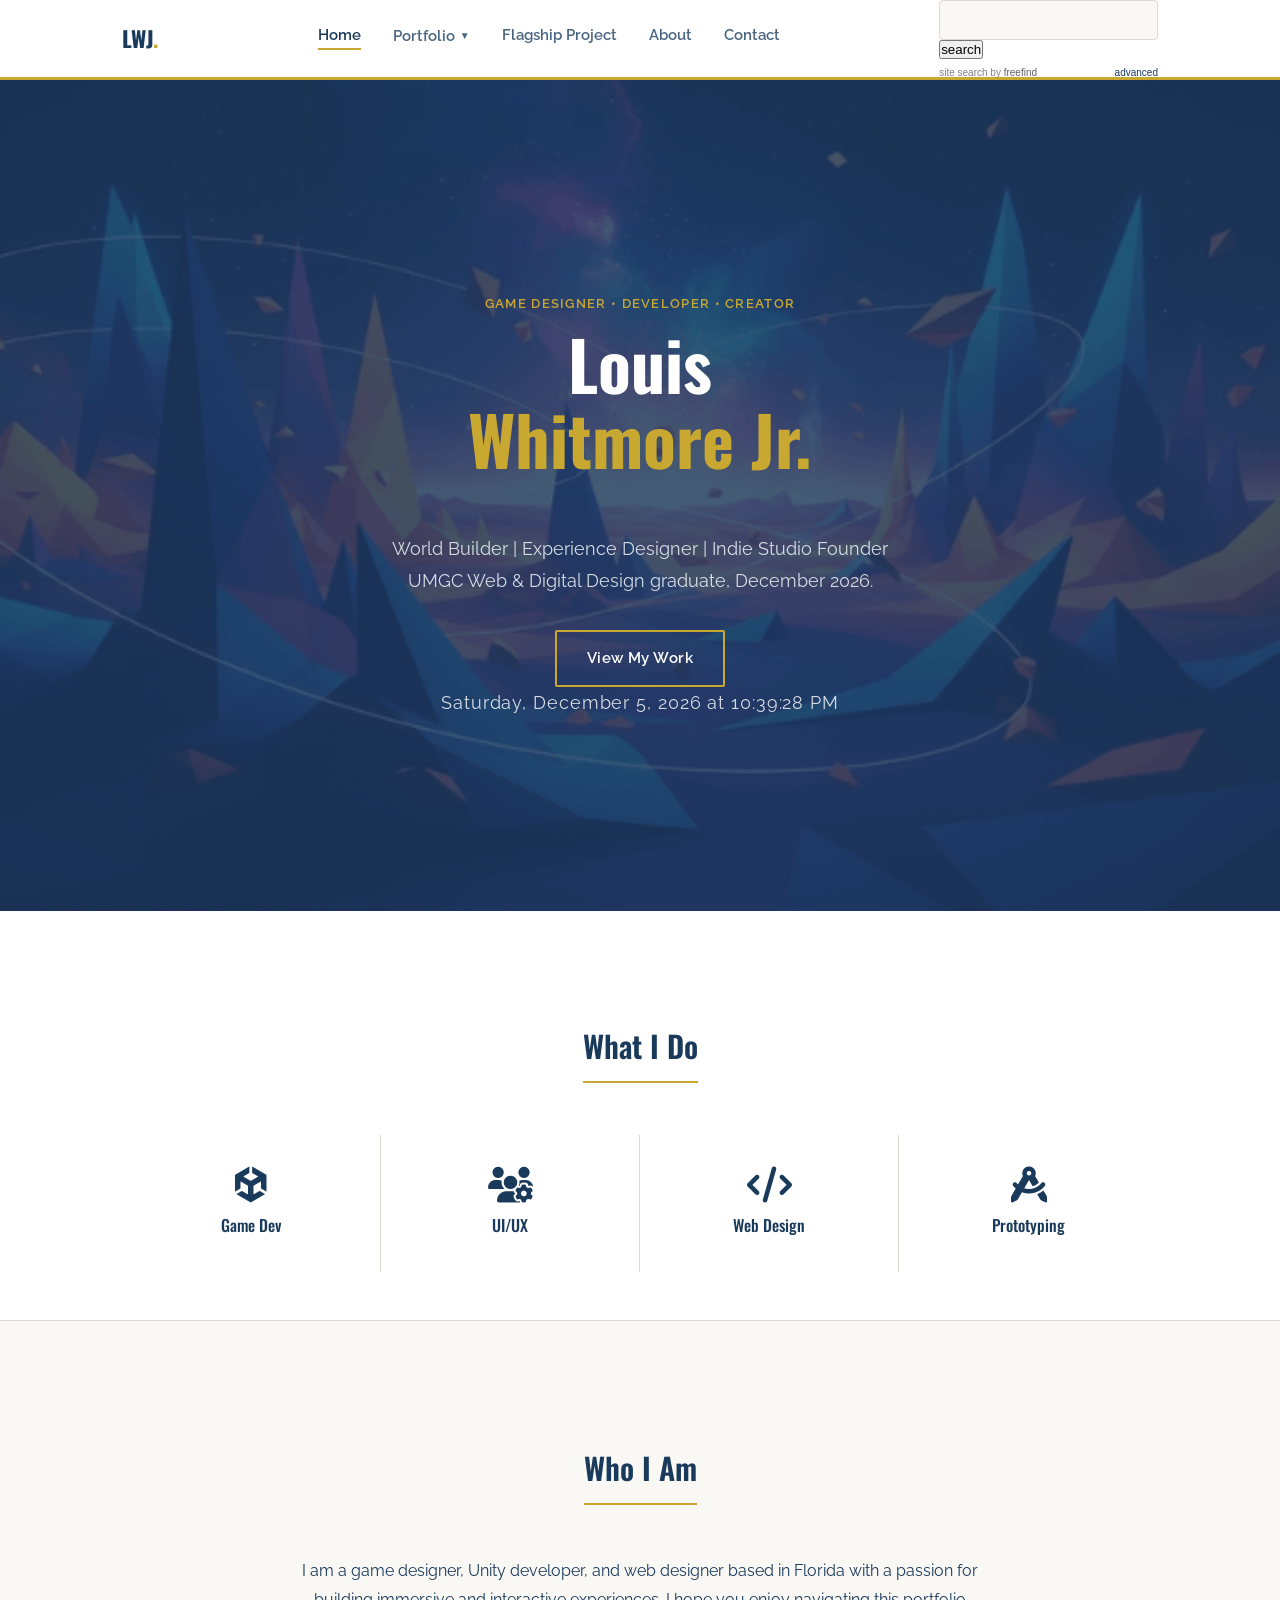
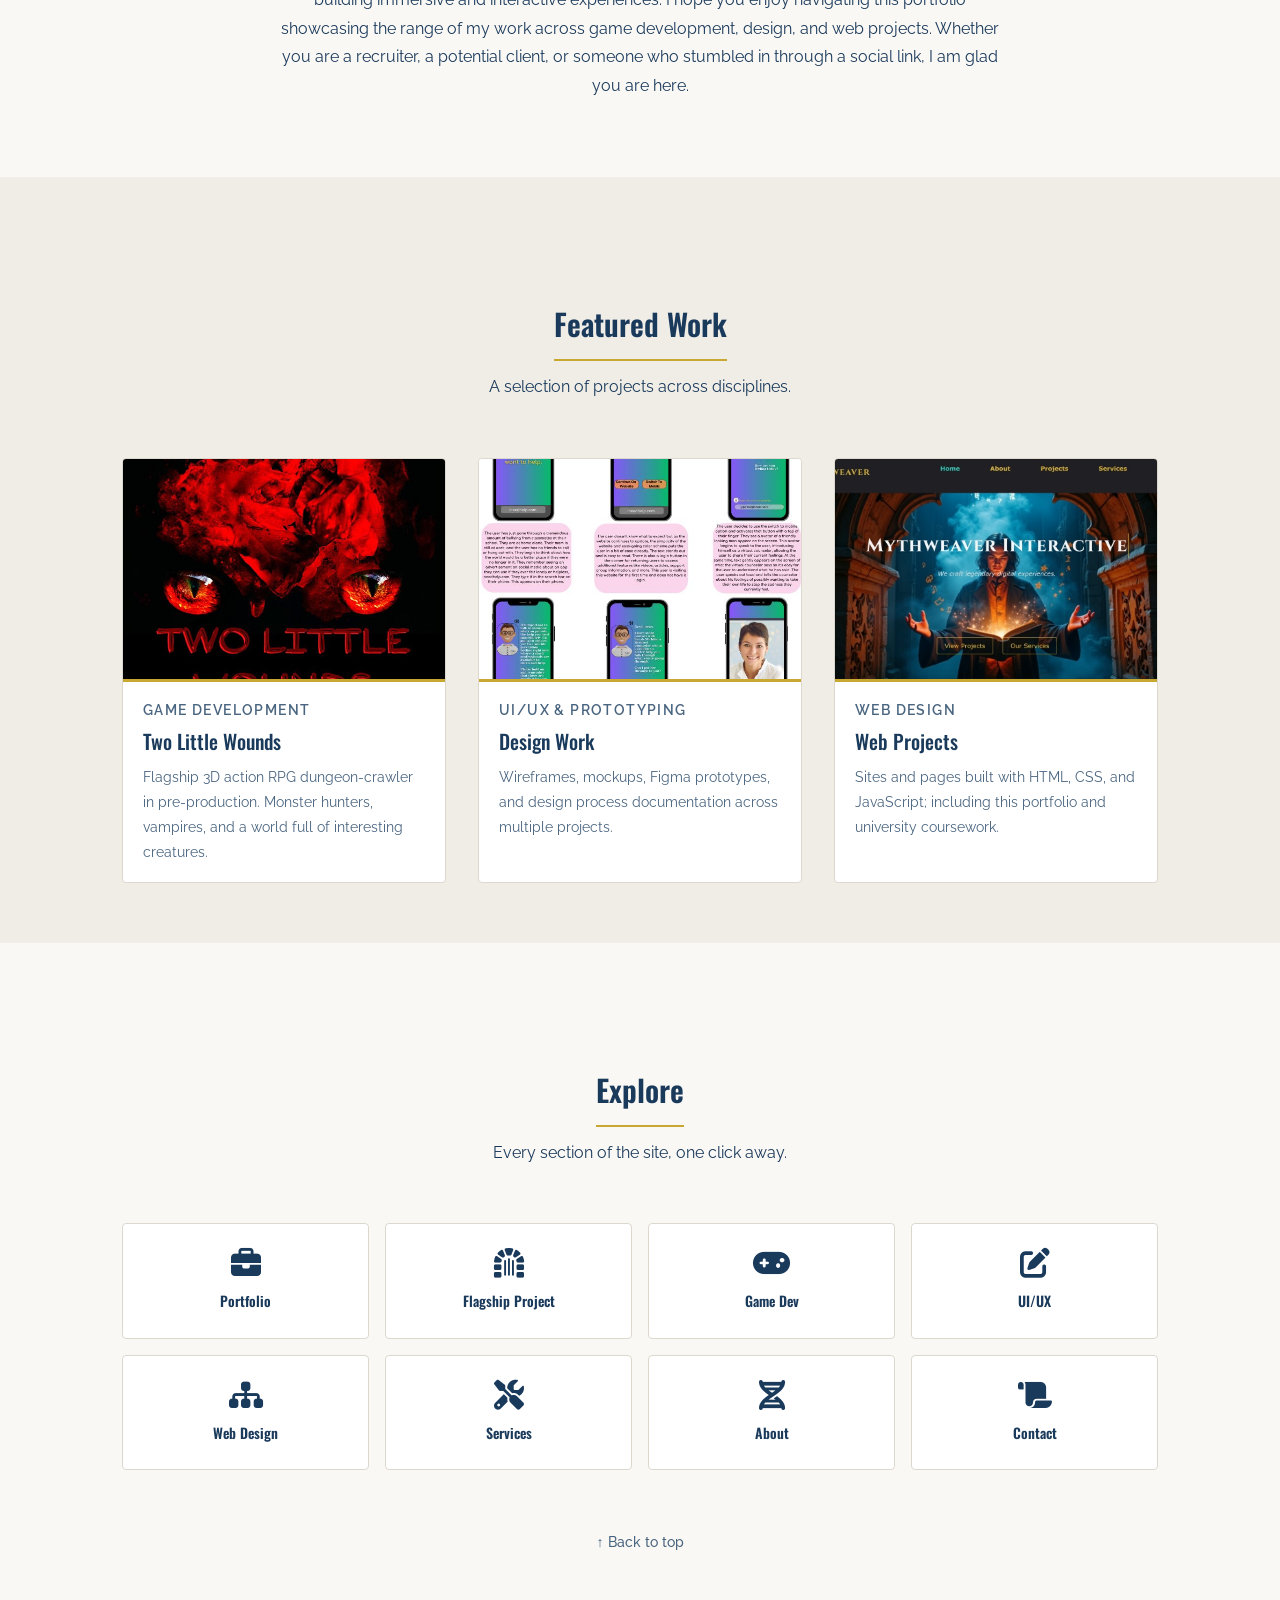
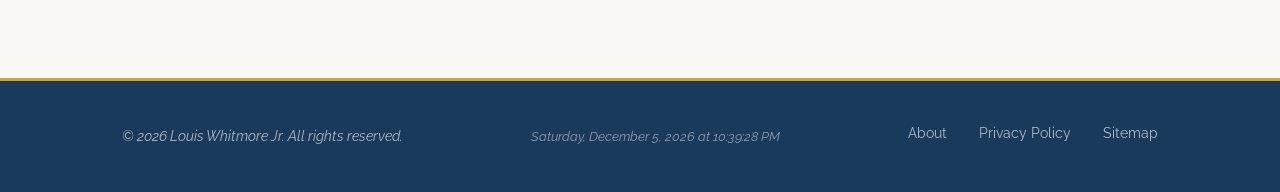
==== commit 88078556: "Updated portfolio pages to proper reflect work in game dev, webdesign, and UI" ====
--- a/index.html
+++ b/index.html
@@ -1,9 +1,9 @@
 <!--
 Name: Louis Whitmore Jr.
-CMST 386 - Louis Whitmore Jr. - Project 4 Portolio Home Page 
-index.html - This file contains the html for the project 4 landing page and provides links to other sections of the website.
-Date: 05/05/26
-Version: 1.3
+Project: Louis Whitmore Jr. - Portfolio Home Page
+index.html - This file contains the html for the portfolio landing page and provides links to other sections of the website.
+Date: 08/27/26
+Version: 1.4
 -->
 
 <!DOCTYPE html>
@@ -12,8 +12,8 @@
 <head>
     <meta charset="UTF-8">
     <meta name="viewport" content="width=device-width, initial-scale=1.0">
-    <meta name="description" content="Project 4- Professional portfolio website & CV by Louis Whitmore Jr. CMST 386">
-    <meta name="keywords" content="Project 4, Portfolio, Louis Whitmore, Game Developer, development, web design">
+    <meta name="description" content="Professional portfolio website & CV by Louis Whitmore Jr.">
+    <meta name="keywords" content="Portfolio, Louis Whitmore, Game Developer, development, web design">
     <meta name="robots" content="index, follow">
     <meta name="author" content="Louis Whitmore Jr.">
     <meta name="copyright" content="© 2026 Louis Whitmore Jr.">
@@ -27,7 +27,7 @@
     <link rel="preconnect" href="https://fonts.googleapis.com">
     <link rel="preconnect" href="https://fonts.gstatic.com" crossorigin>
     <link
-        href="https://fonts.googleapis.com/css2?family=Oswald:wght@300;400;500;600;700&family=Raleway:wght@300;400;500;600&display=swap"
+        href="https://fonts.googleapis.com/css2?family=Oswald:wght@300;400;500;600;700&amp;family=Raleway:wght@300;400;500;600&amp;display=swap"
         rel="stylesheet">
 
     <link rel="apple-touch-icon" sizes="180x180" href="apple-touch-icon.png">
@@ -60,7 +60,8 @@
                     </ul>
 
                 <li><a href="gamedev.html">Flagship Project</a></li>
-                <li><a href="services.html">Services</a></li>
+                <!-- <li><a href="services.html">Services</a></li> -->
+                <li><a href="about.html">About</a></li>
                 <li><a href="contact.html">Contact</a></li>
             </ul>
 
@@ -122,7 +123,8 @@
                 </ul>
             </li>
             <li><a href="gamedev.html">Flagship Project</a></li>
-            <li><a href="services.html">Services</a></li>
+            <!-- <li><a href="services.html">Services</a></li> -->
+            <li><a href="about.html">About</a></li>
             <li><a href="contact.html">Contact</a></li>
         </ul>
 
@@ -196,8 +198,8 @@
                     <header>
                         <h2>Who I Am</h2>
                     </header>
-                    <p>I am a game designer, Unity developer, and web designer based in Florida, with a passion for
-                        building immersive, interactive experiences. I hope you enjoy navigating this portfolio
+                    <p>I am a game designer, Unity developer, and web designer based in Florida with a passion for
+                        building immersive and interactive experiences. I hope you enjoy navigating this portfolio
                         showcasing the range of my work across game development, design, and web projects. Whether you
                         are a recruiter, a potential client, or someone who stumbled in through a social link, I am glad
                         you are here.</p>
@@ -257,8 +259,8 @@
                                 <div class="card-body">
                                     <p class="card-tag">Web Design</p>
                                     <h3>Web Projects</h3>
-                                    <p>Sites and pages built with HTML, CSS, and JavaScript — including this portfolio
-                                        and UMGC coursework.</p>
+                                    <p>Sites and pages built with HTML, CSS, and JavaScript; including this portfolio
+                                        and university coursework.</p>
                                 </div>
                             </a>
                         </article>
@@ -331,7 +333,7 @@
     <footer class="site-footer">
         <div class="container">
             <div class="footer-inner">
-                <p class="footer-copy"><em>CMST 386 &mdash; &copy; 2026 Louis Whitmore Jr.</em></p>
+                <p class="footer-copy"><em>&copy; 2026 Louis Whitmore Jr. All rights reserved.</em></p>
                 <p class="footer-datetime" id="footerDatetime"></p>
                 <ul class="footer-links">
                     <li><a href="about.html">About</a></li>
--- a/CSS/style.css
+++ b/CSS/style.css
@@ -2,8 +2,8 @@
 Name: Louis Whitmore Jr. 
 CMST 386 - Louis Whitmore Jr. - CSS Stylesheet
 This file contains the styles for the project. 
-Date: 05/05/26
-Version: 1.3
+Date: 09/03/26
+Version: 1.5
 */
 
 @import url('https://fonts.googleapis.com/css2?family=Oswald:wght@300;400;500;600;700&family=Raleway:wght@300;400;500;600&display=swap');
@@ -229,12 +229,16 @@
 }
 
 video {
-    width: 100%;
+    display: block;
+    width: 100%;
+    max-width: 720px;
+    aspect-ratio: 1 / 1;
     height: auto;
+    margin: 0 auto;
     border-radius: 4px;
     border: 2px solid var(--gold);
     background: var(--dark-bg);
-    display: flex;
+    object-fit: cover;
 }
 
 /* Contact Form */
@@ -951,6 +955,43 @@
     margin: 0;
 }
 
+.card-title-link {
+    color: inherit;
+    text-decoration: none;
+}
+
+.card-title-link:hover {
+    color: var(--gold);
+}
+
+.work-card figure a {
+    display: block;
+}
+
+.card-link {
+    display: inline-block;
+    margin-top: 12px;
+    font-size: 13px;
+    font-weight: 600;
+    letter-spacing: 0.03em;
+    color: var(--gold);
+    text-decoration: none;
+    border-bottom: 1px solid transparent;
+    transition: var(--transition);
+}
+
+.card-link:hover {
+    border-bottom-color: var(--gold);
+}
+
+.card-note {
+    display: inline-block;
+    margin-top: 12px;
+    font-size: 13px;
+    font-style: italic;
+    color: var(--text2);
+}
+
 .gallery-grid figure {
     overflow: hidden;
     border-radius: 4px;
@@ -1067,12 +1108,16 @@
     overflow: hidden;
 }
 
-.code-tab-bar {
+.code-tab-bar,
+.media-tab-bar {
     display: flex;
     border-bottom: 1px solid rgba(255, 255, 255, 0.08);
-}
-
-.code-tab {
+    overflow-x: auto;
+    -webkit-overflow-scrolling: touch;
+}
+
+.code-tab,
+.media-tab {
     font-family: var(--font-body);
     font-size: 13px;
     font-weight: 600;
@@ -1082,31 +1127,319 @@
     border-bottom: 2px solid transparent;
     color: rgba(255, 255, 255, 0.45);
     cursor: pointer;
-}
-
-.code-tab.active {
+    white-space: nowrap;
+    flex-shrink: 0;
+}
+
+.code-tab.active,
+.media-tab.active {
     color: var(--gold);
     border-bottom-color: var(--gold);
 }
 
-.code-nav {
+.code-nav,
+.media-nav {
     display: flex;
     align-items: center;
     justify-content: space-between;
     padding: 12px 20px;
     border-top: 1px solid rgba(255, 255, 255, 0.08);
-}
-
-.code-nav .btn {
+    flex-wrap: wrap;
+    gap: 10px;
+}
+
+.code-nav .btn,
+.media-nav .btn {
     border-color: rgba(255, 255, 255, 0.25);
     color: rgba(255, 255, 255, 0.65);
     font-size: 13px;
     padding: 8px 16px;
 }
 
-.code-counter {
+.code-counter,
+.media-counter {
     font-size: 13px;
     color: rgba(255, 255, 255, 0.45);
+}
+
+.media-panel {
+    padding: 28px 24px;
+    text-align: center;
+}
+
+.media-panel img,
+.media-video {
+    width: 100%;
+    max-width: 480px;
+    display: block;
+    margin: 0 auto 18px;
+    border-radius: 4px;
+    border: 1px solid var(--border);
+}
+
+.media-desc {
+    color: rgba(255, 255, 255, 0.7);
+    font-size: 14px;
+    max-width: 480px;
+    margin: 0 auto 14px;
+}
+
+.media-gallery-grid {
+    display: grid;
+    grid-template-columns: repeat(5, 1fr);
+    gap: 12px;
+    max-width: 720px;
+    margin: 0 auto 20px;
+}
+
+.media-gallery-grid figure {
+    margin: 0;
+}
+
+.media-gallery-grid img {
+    width: 100%;
+    height: 100px;
+    object-fit: cover;
+    border-radius: 4px;
+    border: 1px solid var(--border);
+    display: block;
+    cursor: zoom-in;
+    transition: transform 0.3s ease;
+}
+
+.media-gallery-grid img:hover {
+    transform: scale(1.05);
+}
+
+.media-gallery-grid figcaption {
+    font-size: 11px;
+    color: var(--text2);
+    text-align: center;
+    margin-top: 5px;
+    line-height: 1.3;
+}
+
+.itch-embed {
+    border: 0;
+    max-width: 100%;
+    display: inline-block;
+}
+
+.itch-fallback {
+    font-size: 13px;
+    margin-top: 8px;
+}
+
+.itch-fallback a {
+    color: var(--gold);
+    text-decoration: none;
+    border-bottom: 1px solid transparent;
+    transition: var(--transition);
+}
+
+.itch-fallback a:hover {
+    border-bottom-color: var(--gold);
+}
+
+.lightbox-overlay {
+    display: none;
+    position: fixed;
+    inset: 0;
+    background: rgba(5, 5, 15, 0.9);
+    z-index: 1000;
+    align-items: center;
+    justify-content: center;
+    padding: 40px 20px;
+}
+
+.lightbox-overlay.active {
+    display: flex;
+}
+
+.lightbox-content {
+    position: relative;
+    max-width: 90vw;
+    max-height: 90vh;
+}
+
+.lightbox-content img {
+    display: block;
+    max-width: 90vw;
+    max-height: 85vh;
+    border-radius: 6px;
+    border: 1px solid rgba(255, 255, 255, 0.15);
+    box-shadow: 0 20px 60px rgba(0, 0, 0, 0.6);
+}
+
+.lightbox-caption {
+    text-align: center;
+    color: rgba(255, 255, 255, 0.75);
+    font-size: 13px;
+    margin-top: 12px;
+}
+
+.lightbox-close {
+    position: absolute;
+    top: -18px;
+    right: -18px;
+    width: 36px;
+    height: 36px;
+    border-radius: 50%;
+    background: var(--gold);
+    color: #14141f;
+    border: none;
+    font-size: 20px;
+    line-height: 1;
+    cursor: pointer;
+    display: flex;
+    align-items: center;
+    justify-content: center;
+}
+
+@media (max-width: 700px) {
+    .media-gallery-grid {
+        grid-template-columns: repeat(3, 1fr);
+    }
+}
+
+@media (max-width: 480px) {
+    .media-gallery-grid {
+        grid-template-columns: repeat(2, 1fr);
+    }
+}
+
+.gdd-groups {
+    display: grid;
+    grid-template-columns: repeat(3, 1fr);
+    gap: 32px;
+}
+
+.gdd-group-title {
+    font-size: 16px;
+    color: var(--gold);
+    text-align: center;
+    margin-bottom: 14px;
+    padding-bottom: 8px;
+    border-bottom: 1px solid rgba(255, 255, 255, 0.08);
+}
+
+.gdd-figure {
+    margin: 0 0 16px;
+}
+
+.gdd-figure img {
+    width: 100%;
+    border-radius: 4px;
+    border: 1px solid var(--border);
+    cursor: zoom-in;
+    display: block;
+    transition: transform 0.3s ease;
+}
+
+.gdd-figure img:hover {
+    transform: scale(1.02);
+}
+
+.gdd-figure figcaption {
+    font-size: 12px;
+    color: var(--text2);
+    text-align: center;
+    margin-top: 6px;
+}
+
+@media (max-width: 800px) {
+    .gdd-groups {
+        grid-template-columns: 1fr;
+    }
+}
+
+/* Clickable Past Project thumbnails */
+.project-thumb-btn {
+    display: block;
+    width: 100%;
+    padding: 0;
+    border: none;
+    background: none;
+    cursor: pointer;
+}
+
+.project-thumb-btn img {
+    width: 100%;
+    height: 220px;
+    object-fit: cover;
+    transition: transform 0.4s ease;
+    display: block;
+}
+
+.project-thumb-btn:hover img {
+    transform: scale(1.04);
+}
+
+.ability-card {
+    background: rgba(255, 255, 255, 0.03);
+    border: 1px solid var(--border);
+    border-radius: 6px;
+    padding: 24px;
+}
+
+.ability-card h3 {
+    margin-top: 0;
+}
+
+.ability-card h4 {
+    margin: 16px 0 6px;
+    font-size: 14px;
+    letter-spacing: 0.04em;
+    text-transform: uppercase;
+    color: var(--gold);
+}
+
+.ability-card .ability-role {
+    font-size: 13px;
+    font-style: italic;
+    color: var(--text2);
+    margin: 0 0 8px;
+}
+
+.ability-card ul {
+    margin: 0;
+    padding-left: 18px;
+}
+
+.ability-card li {
+    margin-bottom: 6px;
+}
+
+.planner-figure {
+    max-width: 900px;
+    margin: 0 auto;
+}
+
+.planner-figure img {
+    width: 100%;
+    border-radius: 4px;
+    border: 1px solid var(--border);
+    display: block;
+}
+
+.planner-figure figcaption {
+    font-size: 13px;
+    color: var(--text2);
+    text-align: center;
+    margin-top: 10px;
+}
+
+.lightbox-img {
+    cursor: zoom-in;
+}
+
+.thumb-hint {
+    font-size: 12px;
+    font-style: italic;
+    color: var(--text2);
+    text-align: center;
+    padding: 6px 0 0;
+    margin: 0;
 }
 
 /* Process Strips */
@@ -1321,6 +1654,42 @@
     margin-left: 2px;
 }
 
+.form-status {
+    margin-top: 14px;
+    font-size: 14px;
+    line-height: 1.5;
+    min-height: 1em;
+}
+
+.form-status-success {
+    color: #3fb27f;
+}
+
+.form-status-error {
+    color: #e06c75;
+}
+
+.form-status a {
+    color: inherit;
+    text-decoration: underline;
+}
+
+.form-submit:disabled {
+    opacity: 0.6;
+    cursor: not-allowed;
+}
+
+.contact-info-item a {
+    color: inherit;
+    text-decoration: none;
+    border-bottom: 1px solid transparent;
+    transition: var(--transition);
+}
+
+.contact-info-item a:hover {
+    border-bottom-color: var(--gold);
+}
+
 .required-note {
     font-size: 12px;
     color: var(--text2);
@@ -1438,6 +1807,55 @@
     border: 2px solid var(--gold);
     display: block;
     object-fit: cover;
+}
+
+.resume-links {
+    display: grid;
+    grid-template-columns: repeat(2, 1fr);
+    gap: 10px;
+    margin-top: 4px;
+}
+
+.resume-link {
+    display: flex;
+    align-items: center;
+    gap: 12px;
+    padding: 12px 14px;
+    border: 1px solid var(--border);
+    border-radius: 5px;
+    text-decoration: none;
+    color: inherit;
+    transition: var(--transition);
+}
+
+.resume-link:hover {
+    border-color: var(--gold);
+    transform: translateY(-2px);
+}
+
+.resume-link i {
+    color: var(--gold);
+    font-size: 18px;
+    flex-shrink: 0;
+}
+
+.resume-link span {
+    display: flex;
+    flex-direction: column;
+    line-height: 1.35;
+    font-size: 12px;
+    color: var(--text2);
+}
+
+.resume-link span strong {
+    font-size: 14px;
+    color: var(--text);
+}
+
+@media (max-width: 560px) {
+    .resume-links {
+        grid-template-columns: 1fr;
+    }
 }
 
 .about-skills-grid {
